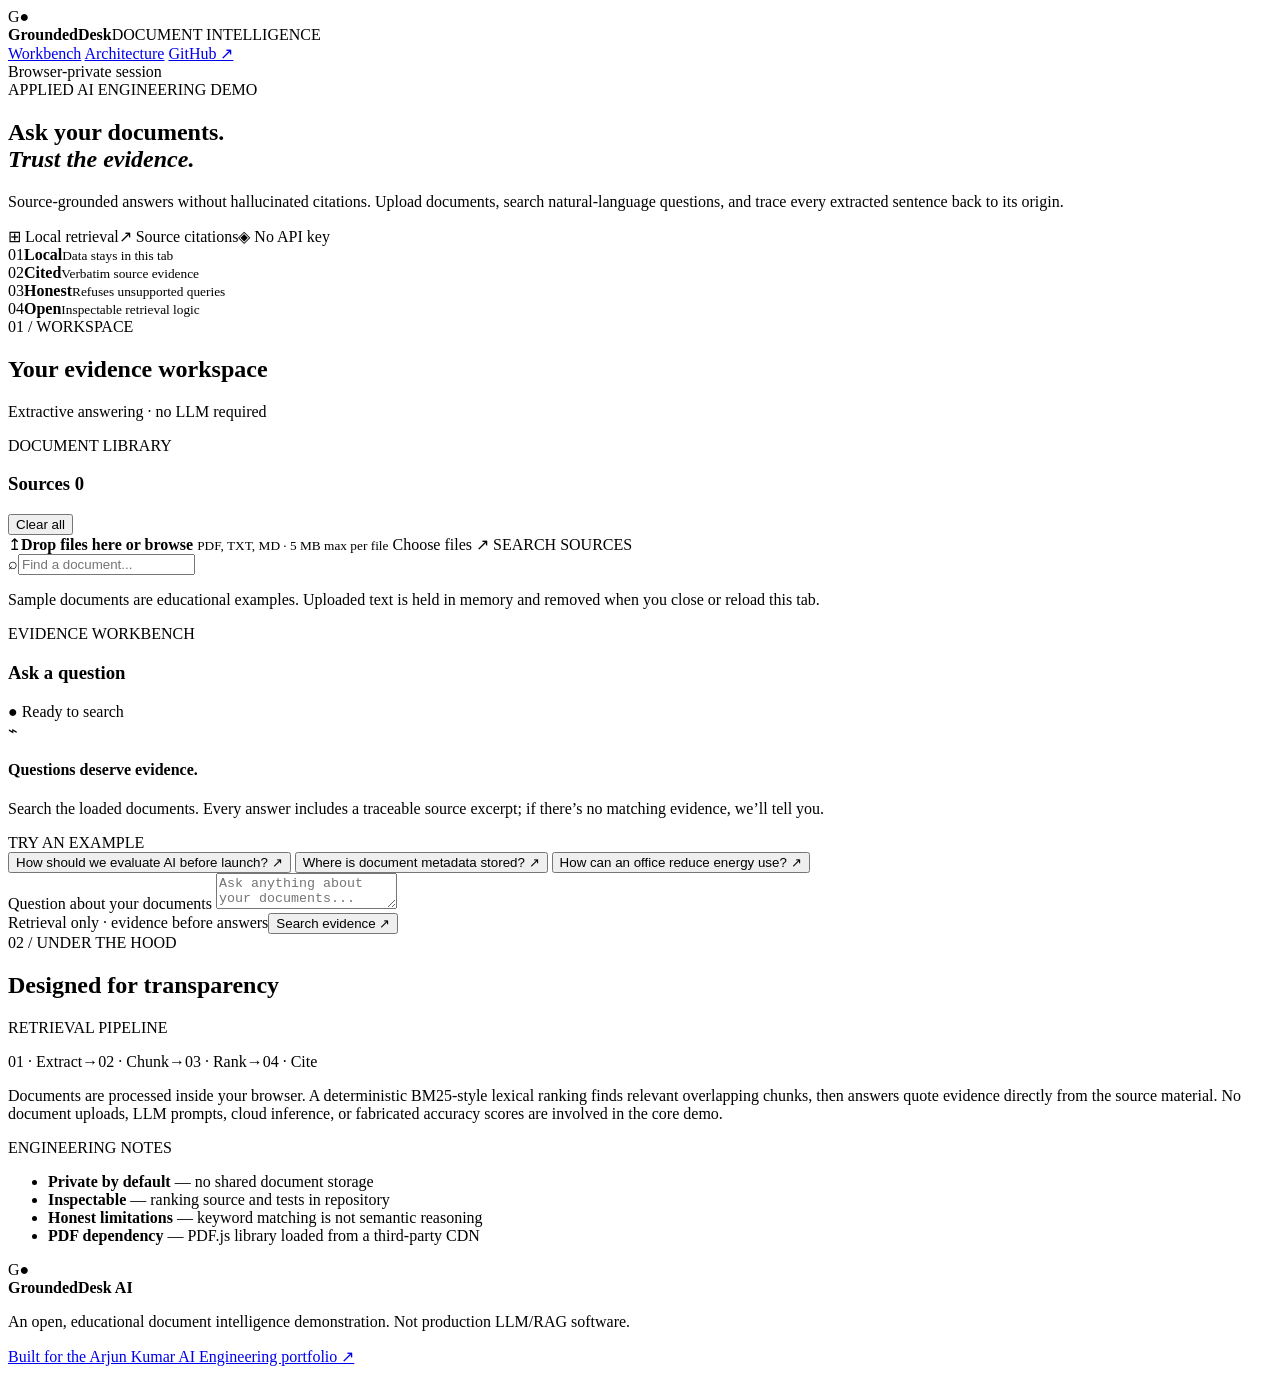
==== projects/groundeddesk-ai/index.html @ 2447af61 "feat: build accessible two-pane document QA workspace with sample questions and architecture" ====
<!doctype html>
<html lang="en">
<head>
  <meta charset="UTF-8"/>
  <meta name="viewport" content="width=device-width, initial-scale=1.0"/>
  <meta name="color-scheme" content="light"/>
  <meta name="theme-color" content="#0b1726"/>
  <meta name="description" content="GroundedDesk AI — private browser-side document intelligence and citation-aware evidence search."/>
  <title>GroundedDesk AI | Cited Document Intelligence</title>
  <link rel="stylesheet" href="./styles.css"/>
  <script defer type="module" src="./app.mjs"></script>
</head>
<body>
  <div class="app-shell">
    <header class="site-header">
      <div class="brand">
        <div class="brand-mark" aria-hidden="true">G<span>●</span></div>
        <div><strong>GroundedDesk</strong><span class="brand-sub">DOCUMENT INTELLIGENCE</span></div>
      </div>
      <nav class="header-links" aria-label="Primary navigation">
        <a href="#workbench">Workbench</a>
        <a href="#about">Architecture</a>
        <a href="https://github.com/arjun9669" target="_blank" rel="noopener noreferrer">GitHub ↗</a>
      </nav>
      <div class="private-pill"><span class="private-dot"></span> Browser-private session</div>
    </header>
    <main>
      <section class="hero" aria-labelledby="hero-title">
        <div class="eyebrow"><span class="eyebrow-line"></span> APPLIED AI ENGINEERING DEMO <span class="eyebrow-line"></span></div>
        <div class="hero-inner">
          <div>
            <h1 id="hero-title">Ask your documents.<br/><em>Trust the evidence.</em></h1>
            <p>Source-grounded answers without hallucinated citations. Upload documents, search natural-language questions, and trace every extracted sentence back to its origin.</p>
            <div class="hero-chips">
              <span>⊞ Local retrieval</span><span>↗ Source citations</span><span>◈ No API key</span>
            </div>
          </div>
          <div class="metric-grid" aria-label="Demonstration characteristics">
            <div><span class="metric-symbol">01</span><strong>Local</strong><small>Data stays in this tab</small></div>
            <div><span class="metric-symbol">02</span><strong>Cited</strong><small>Verbatim source evidence</small></div>
            <div><span class="metric-symbol">03</span><strong>Honest</strong><small>Refuses unsupported queries</small></div>
            <div><span class="metric-symbol">04</span><strong>Open</strong><small>Inspectable retrieval logic</small></div>
          </div>
        </div>
      </section>
      <section id="workbench" class="workbench" aria-label="Document workbench">
        <div class="section-heading">
          <div><span class="section-index">01 / WORKSPACE</span><h2>Your evidence workspace</h2></div>
          <div class="live-label"><span class="pulse-dot"></span> Extractive answering · no LLM required</div>
        </div>
        <div class="panel-grid">
          <aside class="panel library" aria-labelledby="library-title">
            <div class="panel-title"><div><p class="micro-label">DOCUMENT LIBRARY</p><h3 id="library-title">Sources <span id="doc-count" class="count-badge">0</span></h3></div><button type="button" class="text-button" id="clear-docs">Clear all</button></div>
            <label class="dropzone" for="file-input" id="dropzone" tabindex="0">
              <span class="upload-icon" aria-hidden="true">↥</span><strong>Drop files here or browse</strong>
              <small>PDF, TXT, MD · 5 MB max per file</small>
              <span class="browse-label">Choose files ↗</span>
            </label>
            <input type="file" id="file-input" accept=".txt,.md,.markdown,.pdf,text/plain,text/markdown,application/pdf" multiple hidden />
            <label class="search-label" for="document-filter">SEARCH SOURCES</label>
            <div class="search-wrap"><span aria-hidden="true">⌕</span><input type="search" id="document-filter" placeholder="Find a document..." autocomplete="off"/></div>
            <ul class="document-list" id="document-list" aria-live="polite"></ul>
            <p class="library-note">Sample documents are educational examples. Uploaded text is held in memory and removed when you close or reload this tab.</p>
          </aside>
          <section class="panel chat" aria-labelledby="chat-title">
            <div class="panel-title chat-heading">
              <div><p class="micro-label">EVIDENCE WORKBENCH</p><h3 id="chat-title">Ask a question</h3></div>
              <span class="ready-badge">● Ready to search</span>
            </div>
            <div class="answer-space" id="answer-space" aria-live="polite">
              <div class="initial-state" id="initial-state">
                <div class="initial-icon" aria-hidden="true">⌁</div>
                <h4>Questions deserve evidence.</h4>
                <p>Search the loaded documents. Every answer includes a traceable source excerpt; if there’s no matching evidence, we’ll tell you.</p>
                <span class="suggestions-label">TRY AN EXAMPLE</span>
                <div class="suggestions">
                  <button class="suggestion" data-question="How should an AI use case be evaluated before launch?">How should we evaluate AI before launch? ↗</button>
                  <button class="suggestion" data-question="Where should document metadata be stored?">Where is document metadata stored? ↗</button>
                  <button class="suggestion" data-question="How can an office reduce wasted electricity?">How can an office reduce energy use? ↗</button>
                </div>
              </div>
              <div class="answer-result" id="answer-result" hidden></div>
            </div>
            <form id="query-form" class="query-form">
              <label for="query-input" class="sr-only">Question about your documents</label>
              <textarea id="query-input" rows="2" maxlength="600" placeholder="Ask anything about your documents..."></textarea>
              <div class="query-footer"><span>Retrieval only · evidence before answers</span><button type="submit" id="ask-button">Search evidence <span aria-hidden="true">↗</span></button></div>
            </form>
          </section>
        </div>
        <div id="alert" class="status-alert" role="status" aria-live="polite"></div>
      </section>
      <section id="about" class="architecture" aria-labelledby="architecture-heading">
        <div class="section-heading"><div><span class="section-index">02 / UNDER THE HOOD</span><h2 id="architecture-heading">Designed for transparency</h2></div></div>
        <div class="architecture-grid">
          <div class="architecture-main">
            <p class="micro-label">RETRIEVAL PIPELINE</p>
            <div class="pipeline" aria-label="Document retrieval flow"><span>01 · Extract</span><span class="arrow">→</span><span>02 · Chunk</span><span class="arrow">→</span><span>03 · Rank</span><span class="arrow">→</span><span>04 · Cite</span></div>
            <p>Documents are processed inside your browser. A deterministic BM25-style lexical ranking finds relevant overlapping chunks, then answers quote evidence directly from the source material. No document uploads, LLM prompts, cloud inference, or fabricated accuracy scores are involved in the core demo.</p>
          </div>
          <div class="architecture-aside"><p class="micro-label">ENGINEERING NOTES</p><ul><li><strong>Private by default</strong> — no shared document storage</li><li><strong>Inspectable</strong> — ranking source and tests in repository</li><li><strong>Honest limitations</strong> — keyword matching is not semantic reasoning</li><li><strong>PDF dependency</strong> — PDF.js library loaded from a third-party CDN</li></ul></div>
        </div>
      </section>
      <footer><div class="brand footer-brand"><div class="brand-mark">G<span>●</span></div><strong>GroundedDesk AI</strong></div><p>An open, educational document intelligence demonstration. Not production LLM/RAG software.</p><a href="https://github.com/arjun9669" target="_blank" rel="noopener noreferrer">Built for the Arjun Kumar AI Engineering portfolio ↗</a></footer>
    </main>
  </div>
</body>
</html>
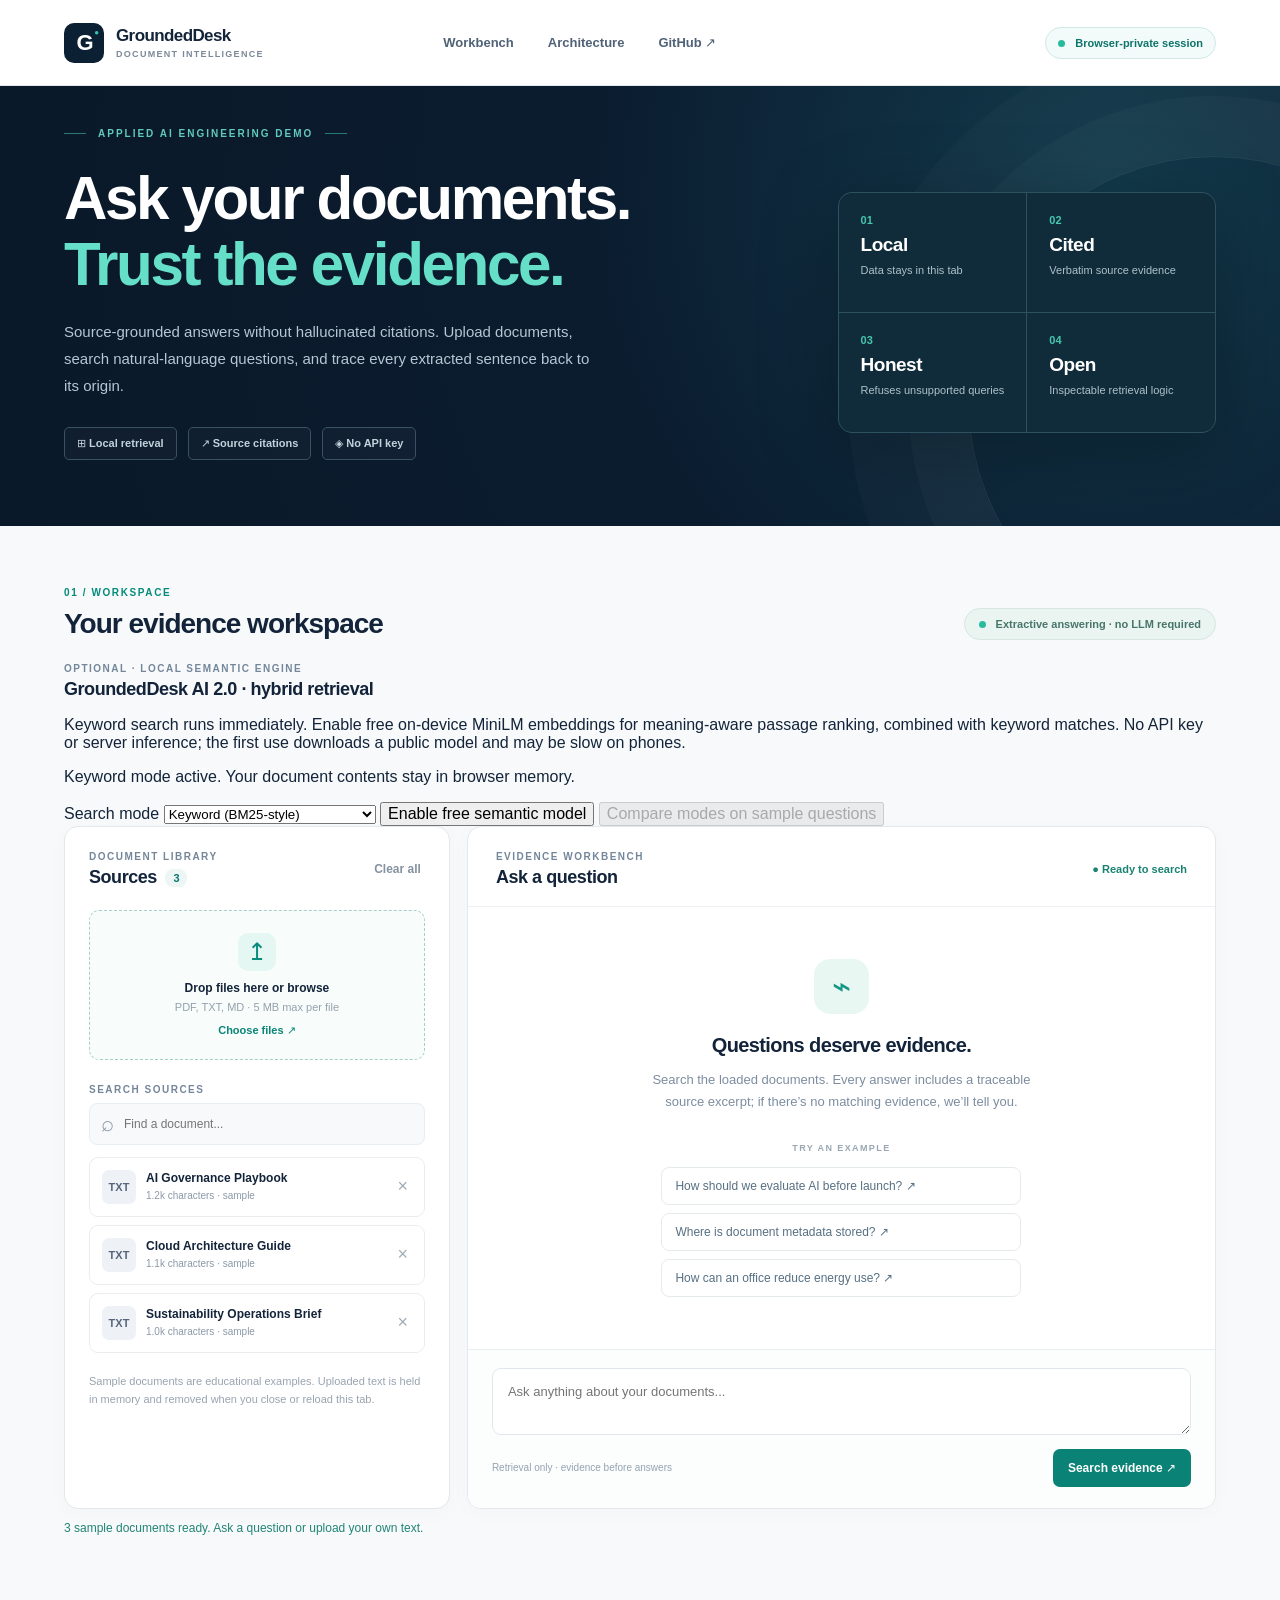
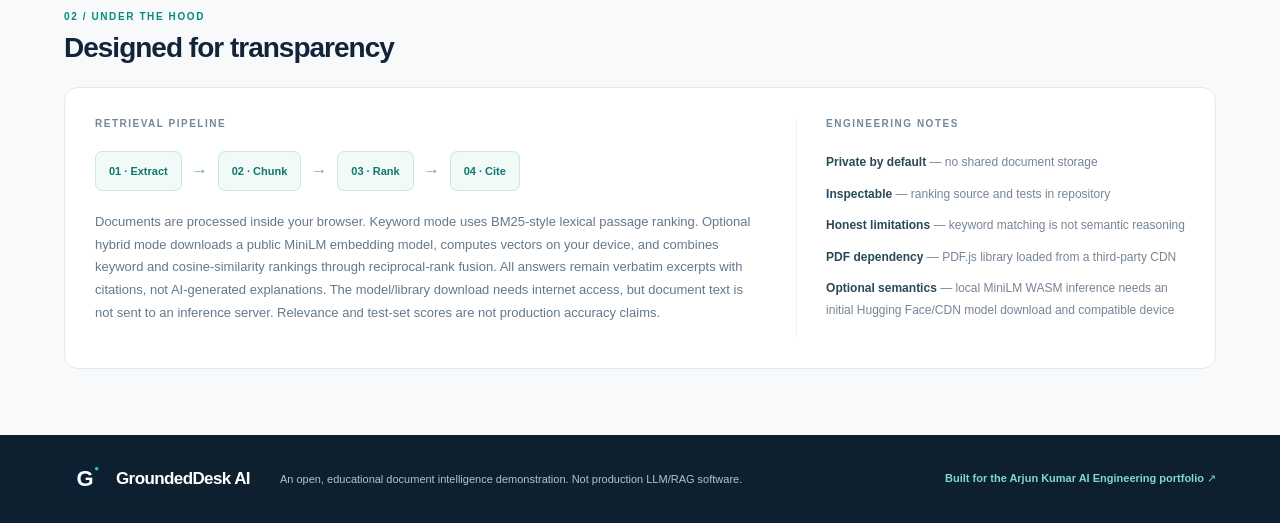
==== commit b1c0817d: "ui: add honest opt-in hybrid semantic retrieval and real-model evaluation controls" ====
--- a/projects/groundeddesk-ai/index.html
+++ b/projects/groundeddesk-ai/index.html
@@ -48,6 +48,24 @@
           <div><span class="section-index">01 / WORKSPACE</span><h2>Your evidence workspace</h2></div>
           <div class="live-label"><span class="pulse-dot"></span> Extractive answering · no LLM required</div>
         </div>
+        <section class="retrieval-settings" aria-labelledby="retrieval-settings-heading">
+          <div class="retrieval-info">
+            <p class="micro-label">OPTIONAL · LOCAL SEMANTIC ENGINE</p>
+            <h3 id="retrieval-settings-heading">GroundedDesk AI 2.0 · hybrid retrieval</h3>
+            <p>Keyword search runs immediately. Enable free on-device MiniLM embeddings for meaning-aware passage ranking, combined with keyword matches. No API key or server inference; the first use downloads a public model and may be slow on phones.</p>
+            <p id="semantic-status" role="status" aria-live="polite">Keyword mode active. Your document contents stay in browser memory.</p>
+          </div>
+          <div class="retrieval-controls">
+            <label for="retrieval-mode">Search mode</label>
+            <select id="retrieval-mode" aria-label="Retrieval method">
+              <option value="keyword">Keyword (BM25-style)</option>
+              <option value="hybrid" disabled>Hybrid (keyword + local MiniLM)</option>
+            </select>
+            <button type="button" id="enable-semantic">Enable free semantic model</button>
+            <button type="button" id="evaluate-modes" disabled>Compare modes on sample questions</button>
+          </div>
+          <pre class="evaluation-output" id="evaluation-output" hidden aria-live="polite"></pre>
+        </section>
         <div class="panel-grid">
           <aside class="panel library" aria-labelledby="library-title">
             <div class="panel-title"><div><p class="micro-label">DOCUMENT LIBRARY</p><h3 id="library-title">Sources <span id="doc-count" class="count-badge">0</span></h3></div><button type="button" class="text-button" id="clear-docs">Clear all</button></div>
@@ -96,9 +114,9 @@
           <div class="architecture-main">
             <p class="micro-label">RETRIEVAL PIPELINE</p>
             <div class="pipeline" aria-label="Document retrieval flow"><span>01 · Extract</span><span class="arrow">→</span><span>02 · Chunk</span><span class="arrow">→</span><span>03 · Rank</span><span class="arrow">→</span><span>04 · Cite</span></div>
-            <p>Documents are processed inside your browser. A deterministic BM25-style lexical ranking finds relevant overlapping chunks, then answers quote evidence directly from the source material. No document uploads, LLM prompts, cloud inference, or fabricated accuracy scores are involved in the core demo.</p>
+            <p>Documents are processed inside your browser. Keyword mode uses BM25-style lexical passage ranking. Optional hybrid mode downloads a public MiniLM embedding model, computes vectors on your device, and combines keyword and cosine-similarity rankings through reciprocal-rank fusion. All answers remain verbatim excerpts with citations, not AI-generated explanations. The model/library download needs internet access, but document text is not sent to an inference server. Relevance and test-set scores are not production accuracy claims.</p>
           </div>
-          <div class="architecture-aside"><p class="micro-label">ENGINEERING NOTES</p><ul><li><strong>Private by default</strong> — no shared document storage</li><li><strong>Inspectable</strong> — ranking source and tests in repository</li><li><strong>Honest limitations</strong> — keyword matching is not semantic reasoning</li><li><strong>PDF dependency</strong> — PDF.js library loaded from a third-party CDN</li></ul></div>
+          <div class="architecture-aside"><p class="micro-label">ENGINEERING NOTES</p><ul><li><strong>Private by default</strong> — no shared document storage</li><li><strong>Inspectable</strong> — ranking source and tests in repository</li><li><strong>Honest limitations</strong> — keyword matching is not semantic reasoning</li><li><strong>PDF dependency</strong> — PDF.js library loaded from a third-party CDN</li><li><strong>Optional semantics</strong> — local MiniLM WASM inference needs an initial Hugging Face/CDN model download and compatible device</li></ul></div>
         </div>
       </section>
       <footer><div class="brand footer-brand"><div class="brand-mark">G<span>●</span></div><strong>GroundedDesk AI</strong></div><p>An open, educational document intelligence demonstration. Not production LLM/RAG software.</p><a href="https://github.com/arjun9669" target="_blank" rel="noopener noreferrer">Built for the Arjun Kumar AI Engineering portfolio ↗</a></footer>
--- a/projects/groundeddesk-ai/styles.css
+++ b/projects/groundeddesk-ai/styles.css
@@ -0,0 +1,127 @@
+:root{font-family:Inter,ui-sans-serif,-apple-system,BlinkMacSystemFont,"Segoe UI",sans-serif;color:#13243a;background:#f7f9fa;font-synthesis:none;text-rendering:optimizeLegibility}
+*{box-sizing:border-box}
+html{scroll-behavior:smooth}
+body{margin:0}
+a{color:inherit;text-decoration:none}
+button,input,textarea{font:inherit}
+button{cursor:pointer}
+button:focus-visible,a:focus-visible,textarea:focus-visible,input:focus-visible,label:focus-visible{outline:3px solid #2b9f91;outline-offset:3px}
+.sr-only{position:absolute;width:1px;height:1px;overflow:hidden;clip:rect(0,0,0,0);white-space:nowrap}
+.app-shell{max-width:1500px;margin:auto}
+.site-header{height:86px;background:#fff;display:flex;gap:30px;align-items:center;padding:0 5%;border-bottom:1px solid #e4e8ed}
+.brand{display:flex;align-items:center;gap:12px;white-space:nowrap}
+.brand-mark{display:grid;place-items:center;position:relative;width:40px;height:40px;border-radius:10px;color:#fff;background:#0b2033;font-size:22px;font-weight:800;letter-spacing:-2px}
+.brand-mark span{font-size:8px;color:#33c3b2;position:absolute;right:7px;top:5px}
+.brand strong{font-size:17px;letter-spacing:-.6px}
+.brand-sub{font-size:9px;font-weight:750;letter-spacing:1.3px;color:#7b8998;display:block;margin-top:3px}
+.header-links{display:flex;gap:34px;margin:auto;font-size:13px;font-weight:600;color:#506276}
+.header-links a:hover{color:#007b78}
+.private-pill{margin-left:auto;white-space:nowrap;border:1px solid #d0e9e6;color:#0d746b;background:#f2fbf9;padding:9px 12px;border-radius:40px;font-size:11px;font-weight:720}
+.private-dot,.pulse-dot{display:inline-block;background:#2abb9e;height:7px;width:7px;border-radius:50%;margin-right:7px}
+.hero{background:radial-gradient(circle at 87% 24%,#123b4c 0%,#0b1c2f 45%,#0a1929 100%);color:#fff;padding:42px 5% 66px;overflow:hidden;position:relative}
+.hero:after{content:"";position:absolute;width:490px;height:490px;top:70px;right:-180px;border:1px solid #ffffff16;border-radius:50%;box-shadow:0 0 0 60px #ffffff06,0 0 0 120px #ffffff05;pointer-events:none}
+.eyebrow{display:flex;align-items:center;gap:12px;color:#61c9bd;font-size:10px;font-weight:790;letter-spacing:2px}
+.eyebrow-line{height:1px;width:22px;background:#2c7878}
+.hero-inner{display:flex;align-items:center;gap:60px;justify-content:space-between;margin-top:27px;position:relative;z-index:1}
+.hero-inner>div:first-child{max-width:650px}
+.hero h1{font-size:clamp(34px,4.7vw,62px);line-height:1.095;letter-spacing:-2.4px;font-weight:730;margin:0 0 20px}
+.hero h1 em{font-style:normal;color:#66dfc9}
+.hero p{color:#b5c6d4;font-size:15px;line-height:1.8;max-width:540px;margin:0}
+.hero-chips{display:flex;gap:11px;flex-wrap:wrap;margin-top:28px}
+.hero-chips span{border:1px solid #385264;color:#c2d3dc;border-radius:5px;font-size:11px;font-weight:600;padding:9px 12px;background:#ffffff06}
+.metric-grid{display:grid;grid-template-columns:repeat(2,1fr);min-width:333px;gap:1px;background:#2d5160;border:1px solid #2d5160;border-radius:14px;overflow:hidden;box-shadow:0 16px 80px #0004}
+.metric-grid>div{background:#102c3a;padding:21px 22px;min-height:119px;display:flex;flex-direction:column;gap:8px}
+.metric-symbol{color:#47c5af;font-weight:700;font-size:11px}
+.metric-grid strong{font-size:19px;letter-spacing:-.5px}
+.metric-grid small{font-size:11px;color:#adc1ca}
+.workbench,.architecture{padding:56px 5% 0}
+.section-heading{display:flex;align-items:end;justify-content:space-between;gap:20px;margin-bottom:23px}
+.section-index{color:#058a7c;font-size:10px;font-weight:800;letter-spacing:1.6px}
+h2{font-size:28px;letter-spacing:-1px;margin:8px 0 0}
+h3{font-size:18px;letter-spacing:-.45px;margin:5px 0 0}
+.live-label{font-size:11px;font-weight:700;color:#487569;padding:9px 14px;background:#eaf5f2;border-radius:25px;border:1px solid #d7e7e3}
+.panel-grid{display:grid;grid-template-columns:minmax(290px,.85fr) minmax(400px,1.65fr);gap:17px;align-items:stretch}
+.panel{background:#fff;border:1px solid #e2e8ec;border-radius:14px;box-shadow:0 4px 22px #14304706}
+.library{padding:24px;min-height:590px}
+.panel-title{display:flex;justify-content:space-between;align-items:center;gap:12px;margin-bottom:22px}
+.micro-label,.search-label{font-size:10px;color:#74869a;font-weight:800;letter-spacing:1.5px;margin:0}
+.count-badge{font-size:11px;vertical-align:middle;border-radius:8px;padding:3px 8px;background:#eef5f5;color:#07786e;margin-left:4px}
+.text-button{background:transparent;border:0;color:#85929f;font-size:12px;font-weight:700;padding:7px 4px}
+.text-button:hover{color:#d24d4d}
+.dropzone{background:#f8fcfb;border:1.5px dashed #a4cfc8;border-radius:10px;display:flex;flex-direction:column;align-items:center;gap:6px;padding:22px 10px;cursor:pointer;text-align:center}
+.dropzone.dragging,.dropzone:hover{background:#eaf8f5;border-color:#0e9b8a}
+.upload-icon{display:grid;place-items:center;width:38px;height:38px;background:#e5f7f3;border-radius:10px;color:#0a8b7b;font-size:24px;font-weight:700;margin-bottom:4px}
+.dropzone strong{font-size:12px}.dropzone small{font-size:11px;color:#94a1ad}.browse-label{font-size:11px;font-weight:800;color:#098578;margin-top:5px}
+.search-label{display:block;margin:24px 0 8px}
+.search-wrap{display:flex;gap:8px;align-items:center;background:#f7f9fb;border:1px solid #e9eef2;border-radius:8px;padding:0 11px}
+.search-wrap span{font-size:22px;color:#8a99a8}
+.search-wrap input{height:40px;background:transparent;border:0;width:100%;min-width:0;font-size:12px;outline:none}
+.document-list{list-style:none;padding:0;margin:12px 0 0;display:flex;flex-direction:column;gap:8px;max-height:320px;overflow-y:auto}
+.document-card{border:1px solid #e9edf0;border-radius:9px;padding:12px;display:flex;align-items:center;gap:10px}
+.document-card.source-highlight{outline:2px solid #33af9d;background:#effaf7}
+.doc-icon{background:#eef2f7;color:#56657d;border-radius:7px;min-width:34px;height:34px;display:grid;place-items:center;font-size:11px;font-weight:800}
+.doc-details{min-width:0;flex:1}
+.doc-details strong{display:block;white-space:nowrap;text-overflow:ellipsis;overflow:hidden;font-size:12px}
+.doc-details small{color:#8b99a7;font-size:10px}
+.remove-doc{background:none;border:0;color:#a0adb7;font-size:18px;padding:4px}
+.remove-doc:hover{color:#e05b5b}
+.library-note{color:#98a4b0;font-size:11px;line-height:1.65;margin-top:19px}
+.chat{display:flex;flex-direction:column;min-height:590px;overflow:hidden}
+.chat-heading{padding:24px 28px 18px;border-bottom:1px solid #ecf0f2;margin:0}
+.ready-badge{font-size:11px;color:#198271;font-weight:700}
+.answer-space{flex:1;min-height:330px;max-height:530px;overflow:auto;padding:28px}
+.initial-state{max-width:500px;margin:auto;text-align:center;padding:24px 0}
+.initial-icon{height:55px;width:55px;border-radius:16px;display:grid;place-items:center;color:#159786;background:#e9f7f3;margin:0 auto 20px;font-size:32px}
+.initial-state h4{font-size:20px;letter-spacing:-.6px;margin:0 0 12px}
+.initial-state p{font-size:13px;color:#7d8da0;line-height:1.7;margin:0 auto 24px;max-width:420px}
+.suggestions-label{font-size:9px;font-weight:800;letter-spacing:1.4px;color:#9aa7b1}
+.suggestions{display:grid;gap:8px;margin:12px auto 0;max-width:360px}
+.suggestion{border:1px solid #e5ebed;background:#fff;color:#577083;padding:11px 13px;text-align:left;border-radius:8px;font-size:12px}
+.suggestion:hover{border-color:#70c5b7;color:#075e57;background:#f8fcfb}
+.query-form{border-top:1px solid #e9eef1;padding:18px 24px 21px;background:#fcfdfd}
+#query-input{width:100%;border:1px solid #e1e7ed;background:#fff;border-radius:9px;padding:13px 15px;min-height:64px;resize:vertical;font-size:13px;line-height:1.5;color:#173048}
+.query-footer{display:flex;justify-content:space-between;gap:10px;align-items:center;margin-top:10px}
+.query-footer>span{font-size:10px;color:#94a4b2}
+#ask-button{background:#0b8276;color:#fff;border:0;border-radius:7px;padding:12px 15px;font-size:12px;font-weight:750}
+#ask-button:hover{background:#086c63}
+.question-label{color:#7d8b9d;font-size:10px;font-weight:800;letter-spacing:1px}
+.question-text{font-size:19px;letter-spacing:-.45px;margin:7px 0 20px}
+.result-heading{display:flex;justify-content:space-between;align-items:center;gap:8px;margin:0 0 12px;flex-wrap:wrap}
+.report-actions{display:flex;align-items:center;gap:7px;flex-wrap:wrap}
+.report-actions button{min-height:34px;white-space:nowrap}
+.result-heading span{color:#168b7b;font-size:11px;font-weight:800}
+.copy-button{background:#f4f7f8;border:1px solid #e5ecee;color:#546677;padding:8px 10px;border-radius:6px;font-size:11px}
+.answer-box{white-space:pre-wrap;border-left:3px solid #20b39c;background:#f5fbf9;border-radius:0 9px 9px 0;padding:16px;color:#284050;font-size:13px;line-height:1.8}
+.cited-answer-paragraph{margin:0 0 12px;white-space:normal;line-height:1.9}
+.cited-answer-paragraph:last-child{margin-bottom:0}
+.inline-citation{border:1px solid #96cfc4;color:#05695e;background:#e8f8f4;border-radius:5px;padding:2px 7px;margin-right:4px;font-size:12px;font-weight:800}
+.inline-citation:hover,.inline-citation:focus-visible{background:#c5eee5;color:#063d3a}
+.source-card:focus{outline:3px solid #2b9f91;outline-offset:3px}
+
+.evidence-heading{font-size:11px;letter-spacing:1px;color:#6d8092;font-weight:800;margin:24px 0 10px}
+.source-card{border:1px solid #e5ecf0;background:#fff;border-radius:9px;padding:14px;margin-top:8px}
+.source-top{display:flex;gap:8px;align-items:center}
+.source-number{background:#e4f6f0;color:#048276;font-size:11px;font-weight:800;padding:5px 8px;border-radius:6px}
+.source-top strong{font-size:12px;overflow:hidden;text-overflow:ellipsis;white-space:nowrap}
+.source-top small{font-size:10px;color:#8999a8;margin-left:auto;white-space:nowrap}
+.source-card p{font-size:12px;color:#5b6c7f;line-height:1.75;margin:10px 0}
+.source-card>button{font-size:11px;color:#117e73;border:0;background:#eef9f6;border-radius:5px;padding:7px 9px}
+.result-footnote{font-size:11px;color:#8a98a5;line-height:1.7;margin-top:14px}
+.status-alert{margin-top:12px;min-height:20px;color:#a65f19;font-size:12px}
+.architecture{padding-top:65px;padding-bottom:66px}
+.architecture-grid{display:grid;grid-template-columns:1.7fr 1fr;gap:40px;background:#fff;border-radius:14px;border:1px solid #e5e9ec;padding:30px}
+.architecture-main p:last-child{line-height:1.75;color:#65788a;font-size:13px}
+.pipeline{display:flex;align-items:center;gap:10px;flex-wrap:wrap;margin:22px 0 20px}
+.pipeline span:not(.arrow){border:1px solid #c9e9e3;color:#11766c;background:#f1faf7;border-radius:7px;font-weight:750;padding:13px;font-size:11px}
+.pipeline .arrow{color:#66a399}
+.architecture-aside{border-left:1px solid #eef0f3;padding-left:29px}
+.architecture-aside ul{list-style:none;padding:0;margin:18px 0 0;font-size:12px;color:#768596;line-height:1.8}
+.architecture-aside li{padding:5px 0}
+.architecture-aside li strong{color:#28495a}
+footer{background:#0e1f30;color:#b3c3cc;padding:24px 5%;display:flex;align-items:center;gap:30px;font-size:11px;flex-wrap:wrap}
+.footer-brand strong{color:white}
+footer p{flex:1;min-width:200px}
+footer a{color:#7bdbca;font-weight:700}
+@media(max-width:980px){.hero-inner{gap:30px}.metric-grid{min-width:280px}.panel-grid{grid-template-columns:1fr}.library{min-height:unset}.chat{min-height:570px}.architecture-grid{grid-template-columns:1fr}.architecture-aside{border-left:0;border-top:1px solid #eef0f3;padding-left:0;padding-top:20px}}
+@media(max-width:680px){.site-header{height:auto;padding:16px 5%;flex-wrap:wrap;gap:14px}.header-links{gap:16px;order:3;width:100%;justify-content:space-between}.private-pill{margin-left:auto}.hero{padding-top:32px;padding-bottom:42px}.hero-inner{display:block}.metric-grid{margin-top:30px;min-width:0}.hero h1{letter-spacing:-1.4px}.workbench,.architecture{padding-left:4%;padding-right:4%;padding-top:38px}.section-heading{align-items:flex-start;flex-direction:column;gap:8px}.panel-grid{grid-template-columns:minmax(0,1fr)}.library{padding:18px}.chat-heading{padding:18px}.answer-space{padding:19px}.query-form{padding:14px}.query-footer{flex-wrap:wrap}.architecture-grid{padding:20px}footer{display:block}footer>*{margin-bottom:14px}}
+@media(prefers-reduced-motion:reduce){html{scroll-behavior:auto}}
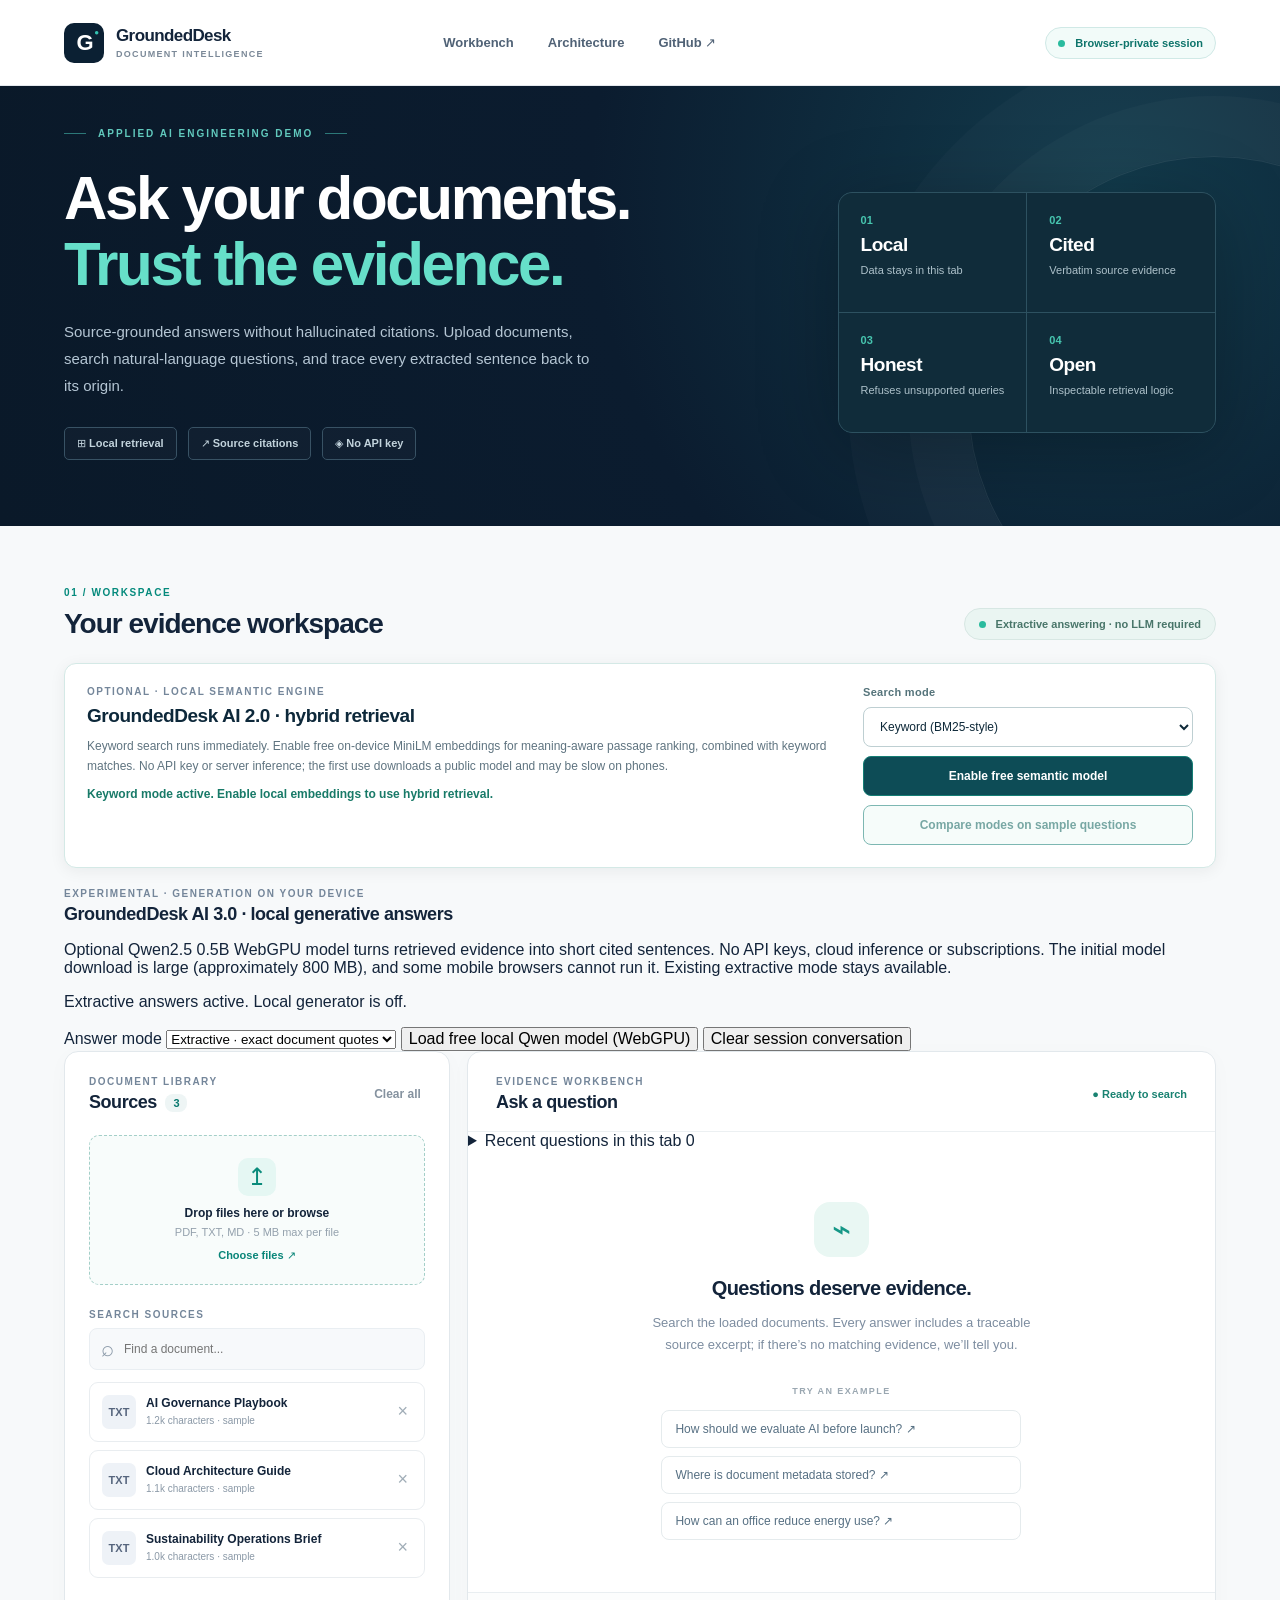
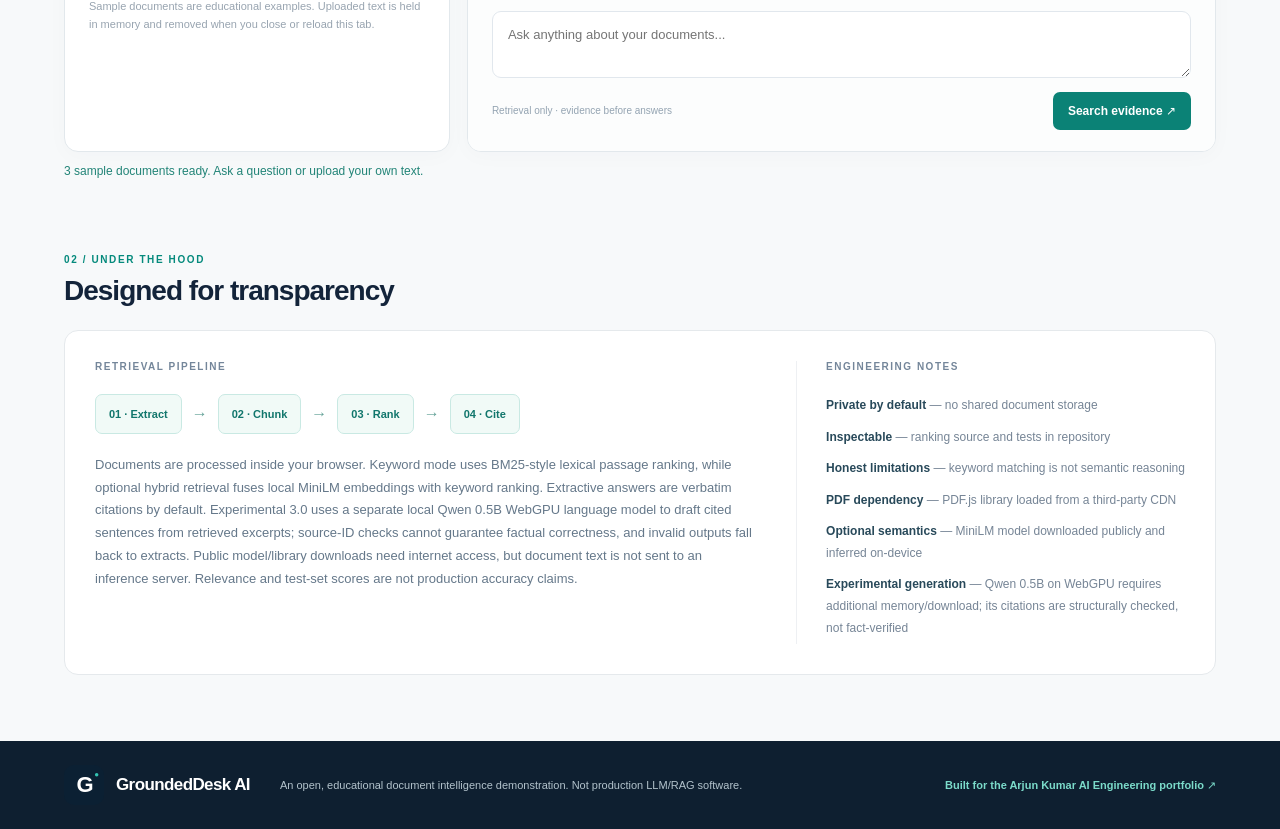
==== commit 20d43816: "ui: add experimental local Qwen answer mode and session history without affecting v2 defaults" ====
--- a/projects/groundeddesk-ai/index.html
+++ b/projects/groundeddesk-ai/index.html
@@ -6,7 +6,7 @@
   <meta name="color-scheme" content="light"/>
   <meta name="theme-color" content="#0b1726"/>
   <meta name="description" content="GroundedDesk AI — private browser-side document intelligence and citation-aware evidence search."/>
-  <title>GroundedDesk AI | Cited Document Intelligence</title>
+  <title>GroundedDesk AI 3.0 | Local Document Intelligence</title>
   <link rel="stylesheet" href="./styles.css"/>
   <script defer type="module" src="./app.mjs"></script>
 </head>
@@ -66,6 +66,23 @@
           </div>
           <pre class="evaluation-output" id="evaluation-output" hidden aria-live="polite"></pre>
         </section>
+        <section class="generation-settings" aria-labelledby="local-llm-heading">
+          <div>
+            <p class="micro-label">EXPERIMENTAL · GENERATION ON YOUR DEVICE</p>
+            <h3 id="local-llm-heading">GroundedDesk AI 3.0 · local generative answers</h3>
+            <p>Optional Qwen2.5 0.5B WebGPU model turns retrieved evidence into short cited sentences. No API keys, cloud inference or subscriptions. The initial model download is large (approximately 800 MB), and some mobile browsers cannot run it. Existing extractive mode stays available.</p>
+            <p id="generation-status" role="status" aria-live="polite">Extractive answers active. Local generator is off.</p>
+          </div>
+          <div class="generation-controls">
+            <label for="answer-mode">Answer mode</label>
+            <select id="answer-mode">
+              <option value="extractive">Extractive · exact document quotes</option>
+              <option value="generative" disabled>Local AI · cited draft (experimental)</option>
+            </select>
+            <button type="button" id="enable-generation">Load free local Qwen model (WebGPU)</button>
+            <button type="button" id="clear-conversation">Clear session conversation</button>
+          </div>
+        </section>
         <div class="panel-grid">
           <aside class="panel library" aria-labelledby="library-title">
             <div class="panel-title"><div><p class="micro-label">DOCUMENT LIBRARY</p><h3 id="library-title">Sources <span id="doc-count" class="count-badge">0</span></h3></div><button type="button" class="text-button" id="clear-docs">Clear all</button></div>
@@ -85,6 +102,10 @@
               <div><p class="micro-label">EVIDENCE WORKBENCH</p><h3 id="chat-title">Ask a question</h3></div>
               <span class="ready-badge">● Ready to search</span>
             </div>
+            <details id="chat-history" class="chat-history">
+              <summary>Recent questions in this tab <span id="history-count">0</span></summary>
+              <ul id="history-list" aria-label="Recent questions"></ul>
+            </details>
             <div class="answer-space" id="answer-space" aria-live="polite">
               <div class="initial-state" id="initial-state">
                 <div class="initial-icon" aria-hidden="true">⌁</div>
@@ -114,9 +135,9 @@
           <div class="architecture-main">
             <p class="micro-label">RETRIEVAL PIPELINE</p>
             <div class="pipeline" aria-label="Document retrieval flow"><span>01 · Extract</span><span class="arrow">→</span><span>02 · Chunk</span><span class="arrow">→</span><span>03 · Rank</span><span class="arrow">→</span><span>04 · Cite</span></div>
-            <p>Documents are processed inside your browser. Keyword mode uses BM25-style lexical passage ranking. Optional hybrid mode downloads a public MiniLM embedding model, computes vectors on your device, and combines keyword and cosine-similarity rankings through reciprocal-rank fusion. All answers remain verbatim excerpts with citations, not AI-generated explanations. The model/library download needs internet access, but document text is not sent to an inference server. Relevance and test-set scores are not production accuracy claims.</p>
+            <p>Documents are processed inside your browser. Keyword mode uses BM25-style lexical passage ranking, while optional hybrid retrieval fuses local MiniLM embeddings with keyword ranking. Extractive answers are verbatim citations by default. Experimental 3.0 uses a separate local Qwen 0.5B WebGPU language model to draft cited sentences from retrieved excerpts; source-ID checks cannot guarantee factual correctness, and invalid outputs fall back to extracts. Public model/library downloads need internet access, but document text is not sent to an inference server. Relevance and test-set scores are not production accuracy claims.</p>
           </div>
-          <div class="architecture-aside"><p class="micro-label">ENGINEERING NOTES</p><ul><li><strong>Private by default</strong> — no shared document storage</li><li><strong>Inspectable</strong> — ranking source and tests in repository</li><li><strong>Honest limitations</strong> — keyword matching is not semantic reasoning</li><li><strong>PDF dependency</strong> — PDF.js library loaded from a third-party CDN</li><li><strong>Optional semantics</strong> — local MiniLM WASM inference needs an initial Hugging Face/CDN model download and compatible device</li></ul></div>
+          <div class="architecture-aside"><p class="micro-label">ENGINEERING NOTES</p><ul><li><strong>Private by default</strong> — no shared document storage</li><li><strong>Inspectable</strong> — ranking source and tests in repository</li><li><strong>Honest limitations</strong> — keyword matching is not semantic reasoning</li><li><strong>PDF dependency</strong> — PDF.js library loaded from a third-party CDN</li><li><strong>Optional semantics</strong> — MiniLM model downloaded publicly and inferred on-device</li><li><strong>Experimental generation</strong> — Qwen 0.5B on WebGPU requires additional memory/download; its citations are structurally checked, not fact-verified</li></ul></div>
         </div>
       </section>
       <footer><div class="brand footer-brand"><div class="brand-mark">G<span>●</span></div><strong>GroundedDesk AI</strong></div><p>An open, educational document intelligence demonstration. Not production LLM/RAG software.</p><a href="https://github.com/arjun9669" target="_blank" rel="noopener noreferrer">Built for the Arjun Kumar AI Engineering portfolio ↗</a></footer>
--- a/projects/groundeddesk-ai/styles.css
+++ b/projects/groundeddesk-ai/styles.css
@@ -122,6 +122,20 @@
 .footer-brand strong{color:white}
 footer p{flex:1;min-width:200px}
 footer a{color:#7bdbca;font-weight:700}
+.retrieval-settings{display:grid;grid-template-columns:minmax(0,1fr) minmax(230px,330px);gap:22px;background:#fff;border:1px solid #d4e9e6;border-radius:12px;padding:22px;margin:0 0 20px;box-shadow:0 3px 16px #071b2510}
+.retrieval-info h3{font-size:19px;line-height:1.4;color:#0d283a;margin:6px 0 8px}
+.retrieval-info>p:not(.micro-label){font-size:12px;color:#5f7480;line-height:1.65;margin:8px 0}
+#semantic-status{font-weight:650;color:#187a68}
+.retrieval-controls{display:flex;flex-direction:column;gap:9px;justify-content:center}
+.retrieval-controls label{font-size:11px;color:#54737a;font-weight:800;letter-spacing:.3px}
+.retrieval-controls select,.retrieval-controls button{font-size:12px;border-radius:8px;min-height:40px;padding:10px 12px}
+.retrieval-controls select{border:1px solid #becfd2;background:white;color:#0e2939}
+.retrieval-controls button{border:1px solid #147e75;background:#effaf7;color:#0a615a;font-weight:750}
+.retrieval-controls button:first-of-type{background:#0d4c56;color:white}
+.retrieval-controls button:hover:not(:disabled){filter:brightness(.94)}
+.retrieval-controls button:disabled{opacity:.55;cursor:not-allowed}
+.evaluation-output{grid-column:1/-1;white-space:pre-wrap;overflow-wrap:anywhere;background:#edf8f5;color:#123e42;border:1px solid #c6e7df;border-radius:9px;padding:16px;font-size:12px;line-height:1.8;font-family:ui-monospace,SFMono-Regular,monospace}
+@media(max-width:790px){.retrieval-settings{grid-template-columns:1fr;padding:16px;gap:14px}}
 @media(max-width:980px){.hero-inner{gap:30px}.metric-grid{min-width:280px}.panel-grid{grid-template-columns:1fr}.library{min-height:unset}.chat{min-height:570px}.architecture-grid{grid-template-columns:1fr}.architecture-aside{border-left:0;border-top:1px solid #eef0f3;padding-left:0;padding-top:20px}}
 @media(max-width:680px){.site-header{height:auto;padding:16px 5%;flex-wrap:wrap;gap:14px}.header-links{gap:16px;order:3;width:100%;justify-content:space-between}.private-pill{margin-left:auto}.hero{padding-top:32px;padding-bottom:42px}.hero-inner{display:block}.metric-grid{margin-top:30px;min-width:0}.hero h1{letter-spacing:-1.4px}.workbench,.architecture{padding-left:4%;padding-right:4%;padding-top:38px}.section-heading{align-items:flex-start;flex-direction:column;gap:8px}.panel-grid{grid-template-columns:minmax(0,1fr)}.library{padding:18px}.chat-heading{padding:18px}.answer-space{padding:19px}.query-form{padding:14px}.query-footer{flex-wrap:wrap}.architecture-grid{padding:20px}footer{display:block}footer>*{margin-bottom:14px}}
 @media(prefers-reduced-motion:reduce){html{scroll-behavior:auto}}
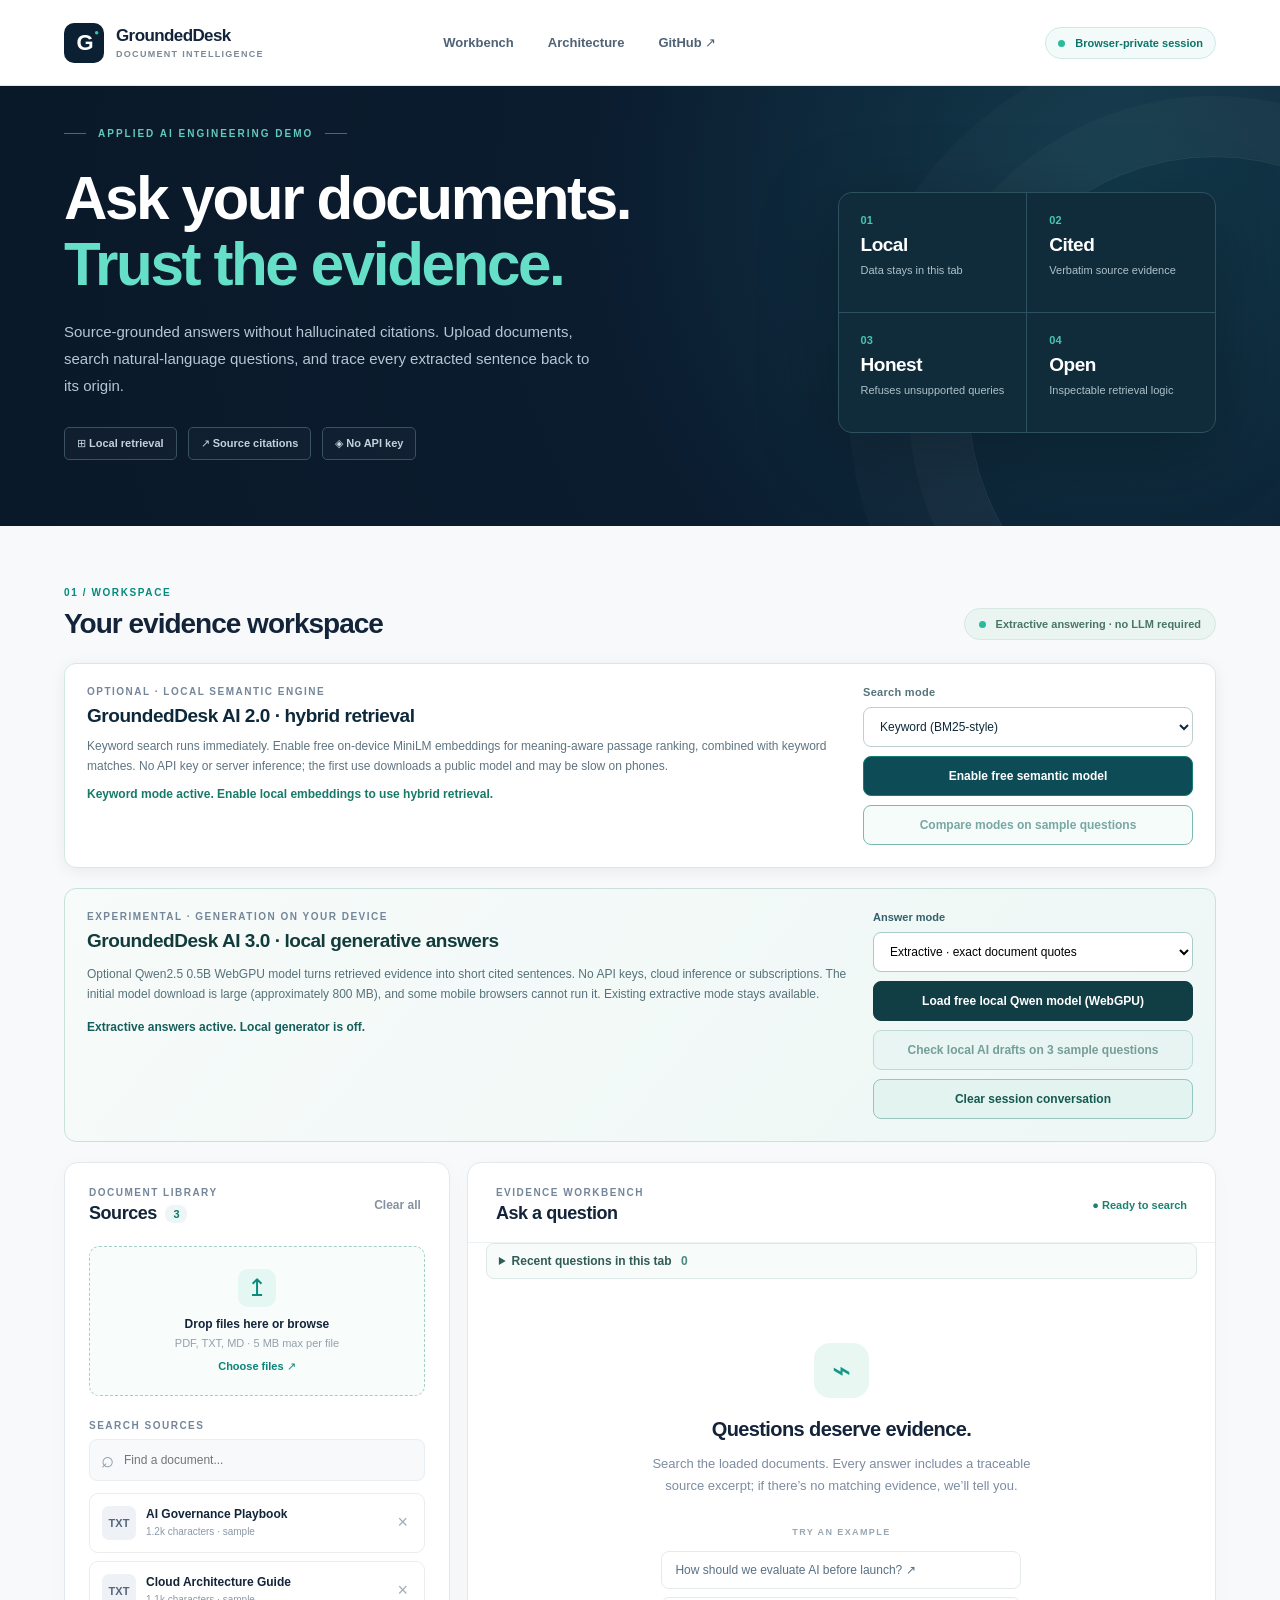
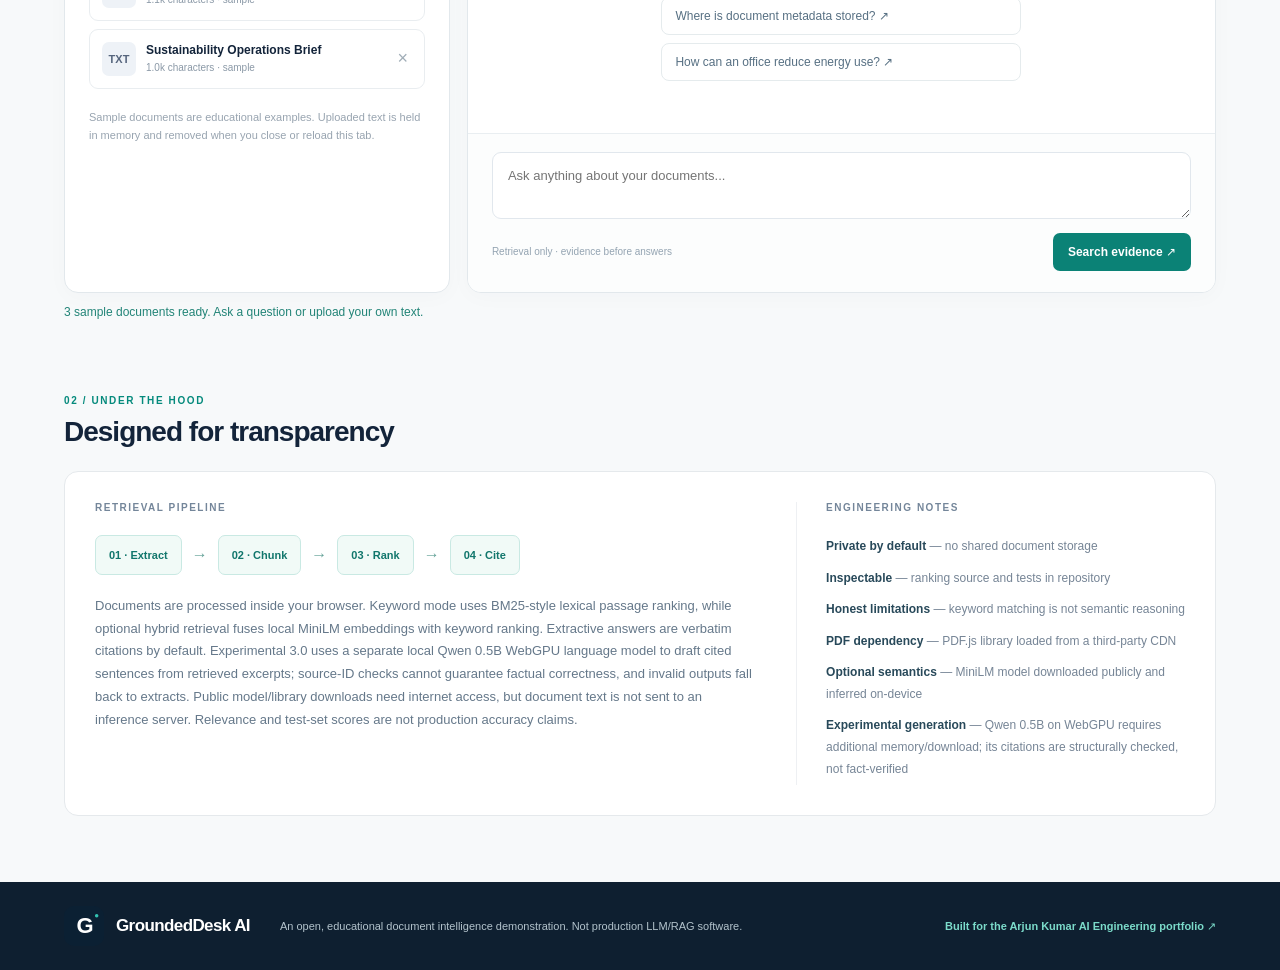
==== commit 39669b50: "ui: add on-device model evaluation control with measured sample outcomes" ====
--- a/projects/groundeddesk-ai/index.html
+++ b/projects/groundeddesk-ai/index.html
@@ -80,8 +80,10 @@
               <option value="generative" disabled>Local AI · cited draft (experimental)</option>
             </select>
             <button type="button" id="enable-generation">Load free local Qwen model (WebGPU)</button>
+            <button type="button" id="evaluate-generation" disabled>Check local AI drafts on 3 sample questions</button>
             <button type="button" id="clear-conversation">Clear session conversation</button>
           </div>
+          <pre id="generation-evaluation" class="generation-evaluation" hidden aria-live="polite"></pre>
         </section>
         <div class="panel-grid">
           <aside class="panel library" aria-labelledby="library-title">
--- a/projects/groundeddesk-ai/styles.css
+++ b/projects/groundeddesk-ai/styles.css
@@ -136,6 +136,26 @@
 .retrieval-controls button:disabled{opacity:.55;cursor:not-allowed}
 .evaluation-output{grid-column:1/-1;white-space:pre-wrap;overflow-wrap:anywhere;background:#edf8f5;color:#123e42;border:1px solid #c6e7df;border-radius:9px;padding:16px;font-size:12px;line-height:1.8;font-family:ui-monospace,SFMono-Regular,monospace}
 @media(max-width:790px){.retrieval-settings{grid-template-columns:1fr;padding:16px;gap:14px}}
+.generation-settings{display:grid;grid-template-columns:minmax(0,1fr) minmax(250px,320px);gap:24px;background:linear-gradient(130deg,#f7fbfa,#edf7f5);border:1px solid #c8e2da;border-radius:12px;padding:22px;margin:0 0 20px}
+.generation-settings h3{font-size:19px;color:#123c3c;margin:8px 0}
+.generation-settings p:not(.micro-label){font-size:12px;color:#55737a;line-height:1.7}
+#generation-status{font-weight:700;color:#145f5b}
+.generation-controls{display:flex;flex-direction:column;justify-content:center;gap:9px}
+.generation-controls label{font-size:11px;font-weight:800;color:#35606b}
+.generation-controls select,.generation-controls button{font-size:12px;padding:10px 12px;min-height:40px;border-radius:8px}
+.generation-controls select{background:white;border:1px solid #a8ccc9}
+.generation-controls button{background:#e3f3ef;color:#165952;border:1px solid #96c6be;font-weight:700}
+.generation-controls button:first-of-type{background:#113e45;color:white;border-color:#113e45}
+.generation-controls button:disabled{opacity:.56;cursor:not-allowed}
+.generation-disclaimer{font-size:11px;font-weight:800;letter-spacing:.25px;color:#966018;padding-bottom:8px;border-bottom:1px solid #e6dac0}
+.generated-answer{font-size:14px;line-height:1.9;white-space:pre-wrap;color:#172d32}
+.chat-history{margin:0 18px 12px;border:1px solid #dce9e6;border-radius:8px;background:#f7fbfa}
+.chat-history summary{cursor:pointer;padding:10px 12px;font-size:12px;font-weight:700;color:#305c58}
+.chat-history summary span{color:#47897c;margin-left:6px}
+.chat-history ul{list-style:none;padding:0 10px 10px;margin:0;display:flex;flex-direction:column;gap:5px}
+.chat-history li button{display:block;max-width:100%;overflow:hidden;text-overflow:ellipsis;white-space:nowrap;text-align:left;padding:8px 10px;width:100%;border:1px solid #e4eeeb;border-radius:6px;background:white;color:#345557;font-size:12px}
+.chat-history li button:hover,.chat-history li button:focus-visible{background:#eaf6f2}
+@media(max-width:800px){.generation-settings{grid-template-columns:1fr;gap:14px;padding:17px}}
 @media(max-width:980px){.hero-inner{gap:30px}.metric-grid{min-width:280px}.panel-grid{grid-template-columns:1fr}.library{min-height:unset}.chat{min-height:570px}.architecture-grid{grid-template-columns:1fr}.architecture-aside{border-left:0;border-top:1px solid #eef0f3;padding-left:0;padding-top:20px}}
 @media(max-width:680px){.site-header{height:auto;padding:16px 5%;flex-wrap:wrap;gap:14px}.header-links{gap:16px;order:3;width:100%;justify-content:space-between}.private-pill{margin-left:auto}.hero{padding-top:32px;padding-bottom:42px}.hero-inner{display:block}.metric-grid{margin-top:30px;min-width:0}.hero h1{letter-spacing:-1.4px}.workbench,.architecture{padding-left:4%;padding-right:4%;padding-top:38px}.section-heading{align-items:flex-start;flex-direction:column;gap:8px}.panel-grid{grid-template-columns:minmax(0,1fr)}.library{padding:18px}.chat-heading{padding:18px}.answer-space{padding:19px}.query-form{padding:14px}.query-footer{flex-wrap:wrap}.architecture-grid{padding:20px}footer{display:block}footer>*{margin-bottom:14px}}
 @media(prefers-reduced-motion:reduce){html{scroll-behavior:auto}}
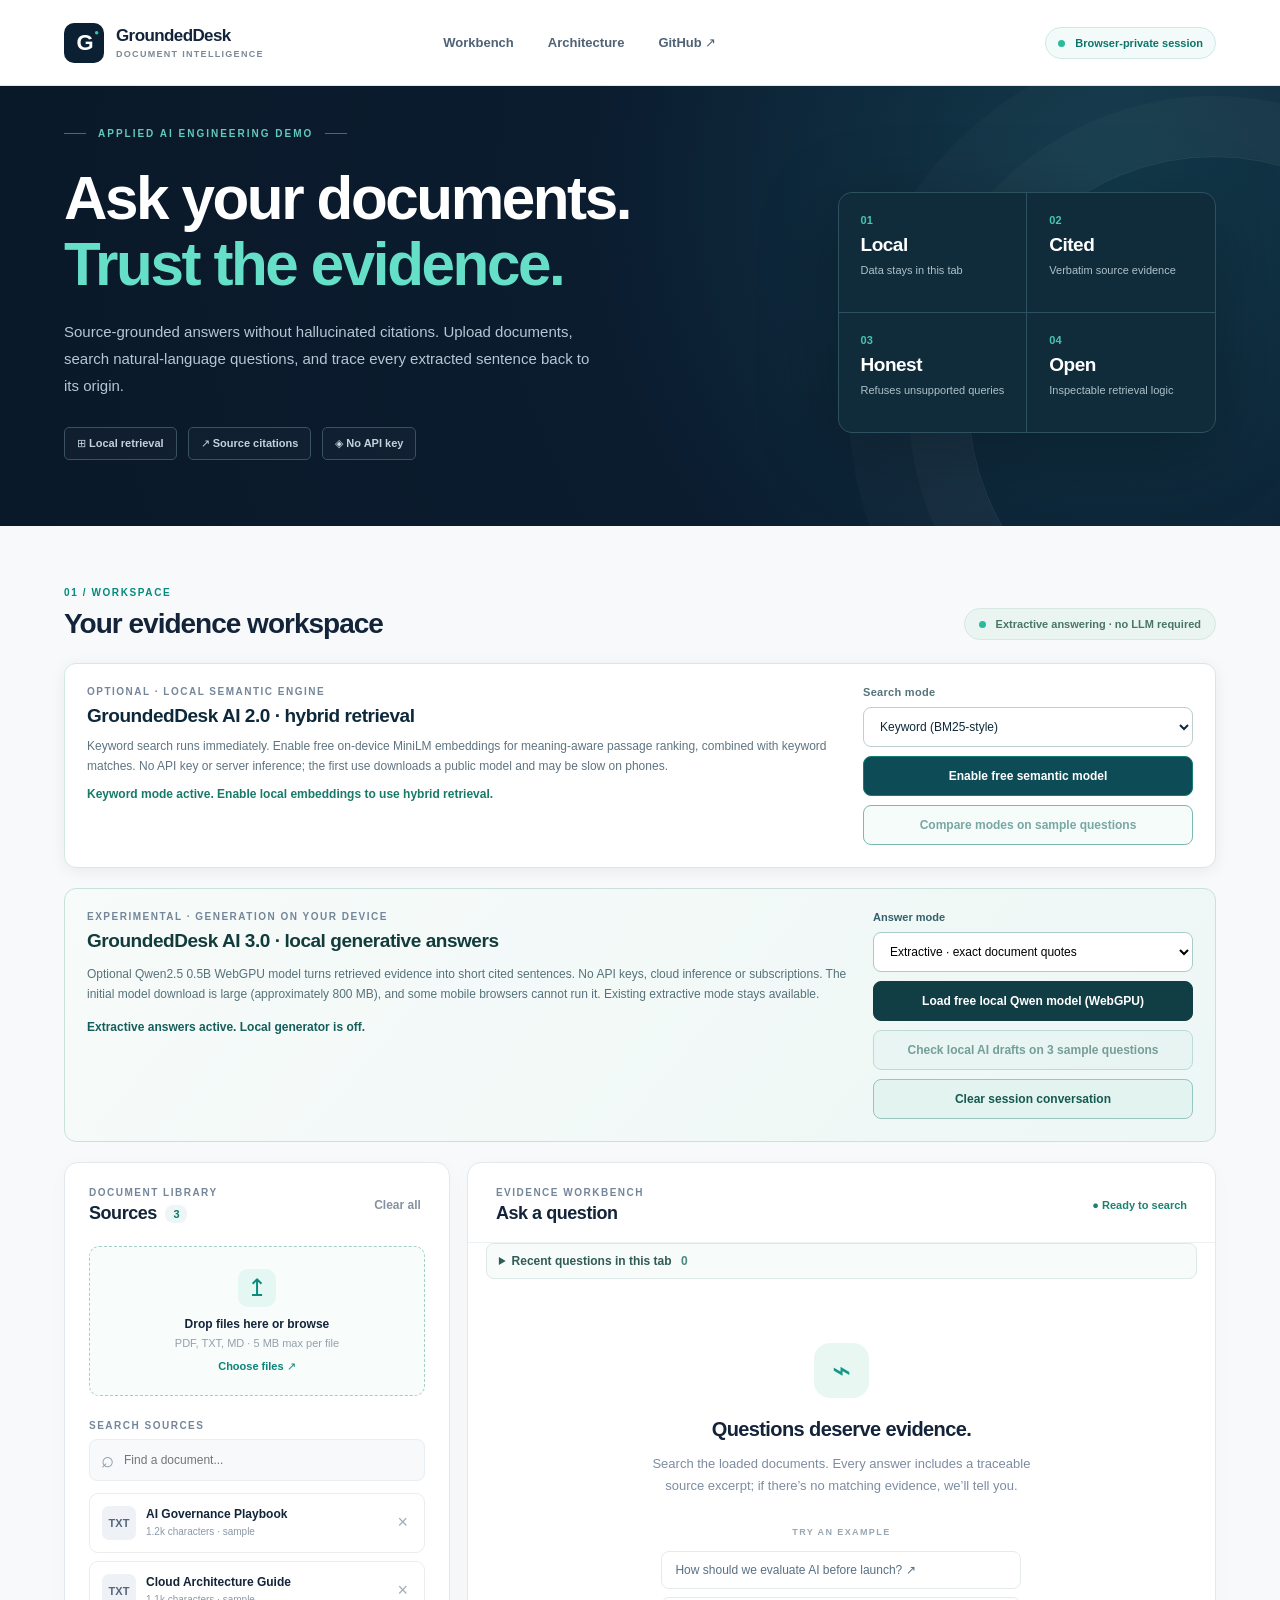
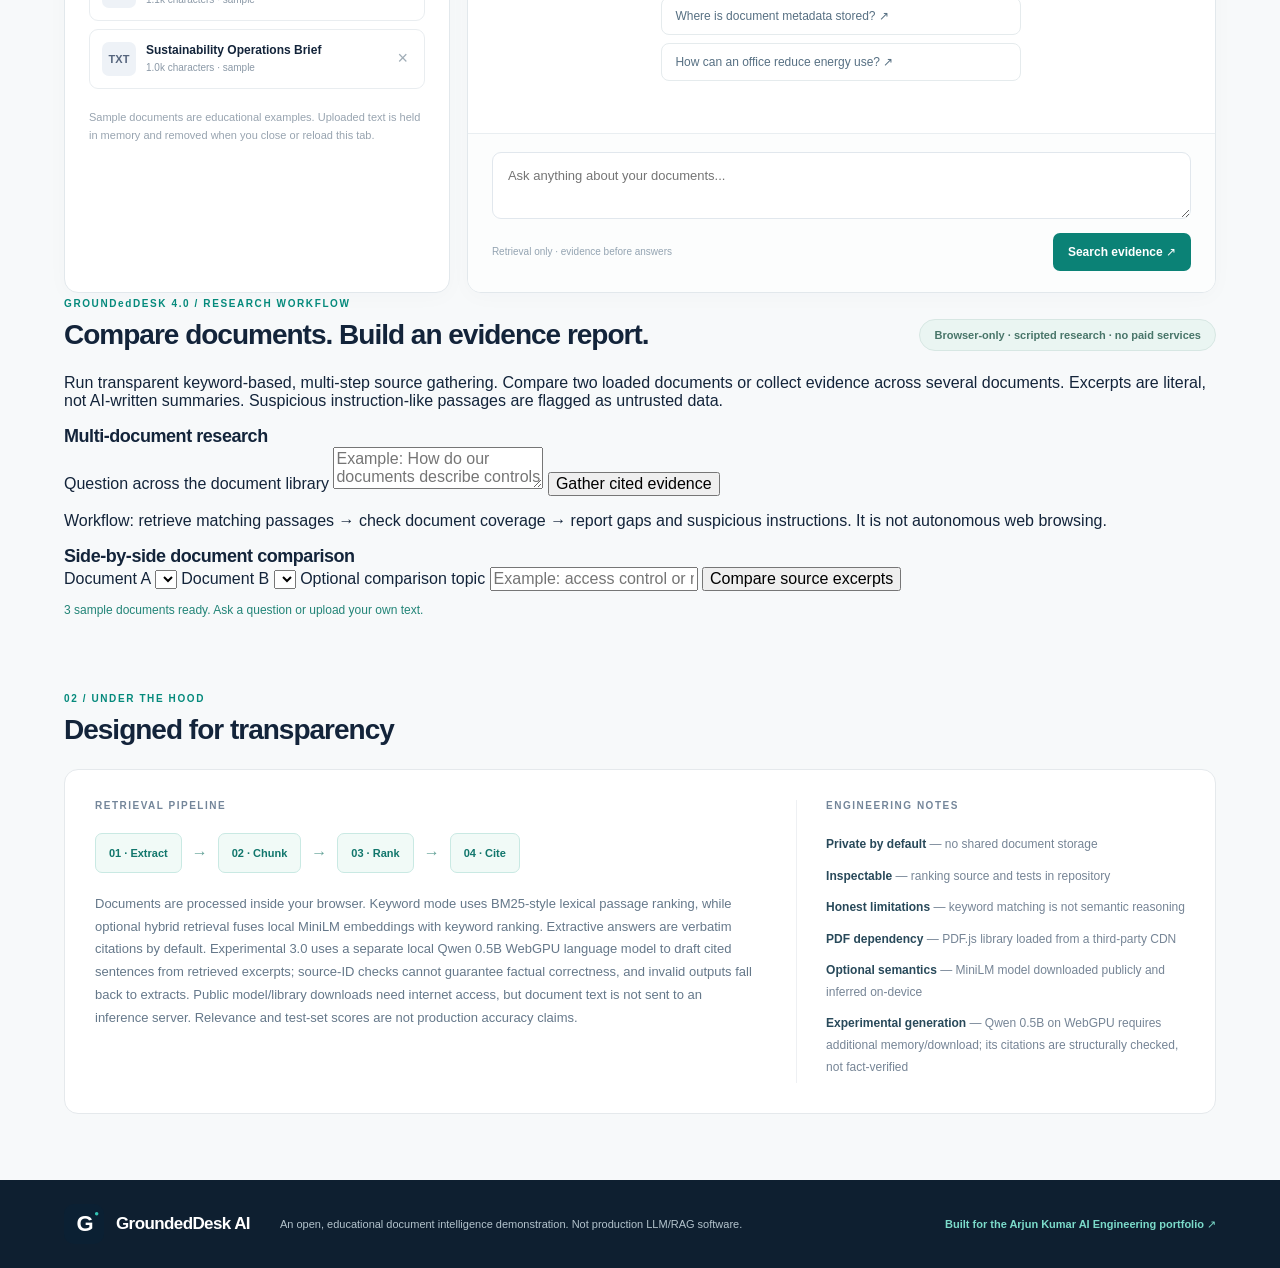
==== commit eceb6c92: "ui: add free v4 multi-document research and side-by-side comparison workbench" ====
--- a/projects/groundeddesk-ai/index.html
+++ b/projects/groundeddesk-ai/index.html
@@ -6,7 +6,7 @@
   <meta name="color-scheme" content="light"/>
   <meta name="theme-color" content="#0b1726"/>
   <meta name="description" content="GroundedDesk AI — private browser-side document intelligence and citation-aware evidence search."/>
-  <title>GroundedDesk AI 3.0 | Local Document Intelligence</title>
+  <title>GroundedDesk AI 4.0 | Local Document Research</title>
   <link rel="stylesheet" href="./styles.css"/>
   <script defer type="module" src="./app.mjs"></script>
 </head>
@@ -129,6 +129,43 @@
             </form>
           </section>
         </div>
+        <section class="research-workspace" aria-labelledby="research-title">
+          <div class="section-heading research-heading">
+            <div><span class="section-index">GROUNDedDESK 4.0 / RESEARCH WORKFLOW</span><h2 id="research-title">Compare documents. Build an evidence report.</h2></div>
+            <span class="live-label">Browser-only · scripted research · no paid services</span>
+          </div>
+          <p class="research-explainer">Run transparent keyword-based, multi-step source gathering. Compare two loaded documents or collect evidence across several documents. Excerpts are literal, not AI-written summaries. Suspicious instruction-like passages are flagged as untrusted data.</p>
+          <div class="research-panels">
+            <form id="research-form" class="research-panel">
+              <h3>Multi-document research</h3>
+              <label for="research-query">Question across the document library</label>
+              <textarea id="research-query" rows="2" maxlength="600" placeholder="Example: How do our documents describe controls and monitoring?" required></textarea>
+              <button type="submit" id="run-research">Gather cited evidence</button>
+              <p>Workflow: retrieve matching passages → check document coverage → report gaps and suspicious instructions. It is not autonomous web browsing.</p>
+            </form>
+            <form id="compare-form" class="research-panel">
+              <h3>Side-by-side document comparison</h3>
+              <label for="compare-left">Document A</label>
+              <select id="compare-left" required aria-label="First document to compare"></select>
+              <label for="compare-right">Document B</label>
+              <select id="compare-right" required aria-label="Second document to compare"></select>
+              <label for="compare-topic">Optional comparison topic</label>
+              <input id="compare-topic" maxlength="600" placeholder="Example: access control or monitoring" />
+              <button type="submit" id="run-comparison">Compare source excerpts</button>
+            </form>
+          </div>
+          <div class="research-results" id="research-results" hidden aria-live="polite">
+            <div class="research-results-heading">
+              <h3 id="research-result-title">Research results</h3>
+              <div class="report-actions">
+                <button type="button" id="research-copy">Copy Markdown report</button>
+                <button type="button" id="research-download">Download .md</button>
+              </div>
+            </div>
+            <div id="research-result-body"></div>
+            <p class="research-disclaimer">Lexical search may miss paraphrases. Missing evidence is not proof that a fact is absent. Always review source content before relying on it.</p>
+          </div>
+        </section>
         <div id="alert" class="status-alert" role="status" aria-live="polite"></div>
       </section>
       <section id="about" class="architecture" aria-labelledby="architecture-heading">
--- a/projects/groundeddesk-ai/styles.css
+++ b/projects/groundeddesk-ai/styles.css
@@ -149,6 +149,7 @@
 .generation-controls button:disabled{opacity:.56;cursor:not-allowed}
 .generation-disclaimer{font-size:11px;font-weight:800;letter-spacing:.25px;color:#966018;padding-bottom:8px;border-bottom:1px solid #e6dac0}
 .generated-answer{font-size:14px;line-height:1.9;white-space:pre-wrap;color:#172d32}
+.generation-evaluation{grid-column:1/-1;white-space:pre-wrap;overflow-wrap:anywhere;margin:0;background:#f0f9f6;color:#204f4a;border:1px solid #bfdbd3;border-radius:8px;padding:14px;font:12px/1.75 ui-monospace,SFMono-Regular,monospace}
 .chat-history{margin:0 18px 12px;border:1px solid #dce9e6;border-radius:8px;background:#f7fbfa}
 .chat-history summary{cursor:pointer;padding:10px 12px;font-size:12px;font-weight:700;color:#305c58}
 .chat-history summary span{color:#47897c;margin-left:6px}
